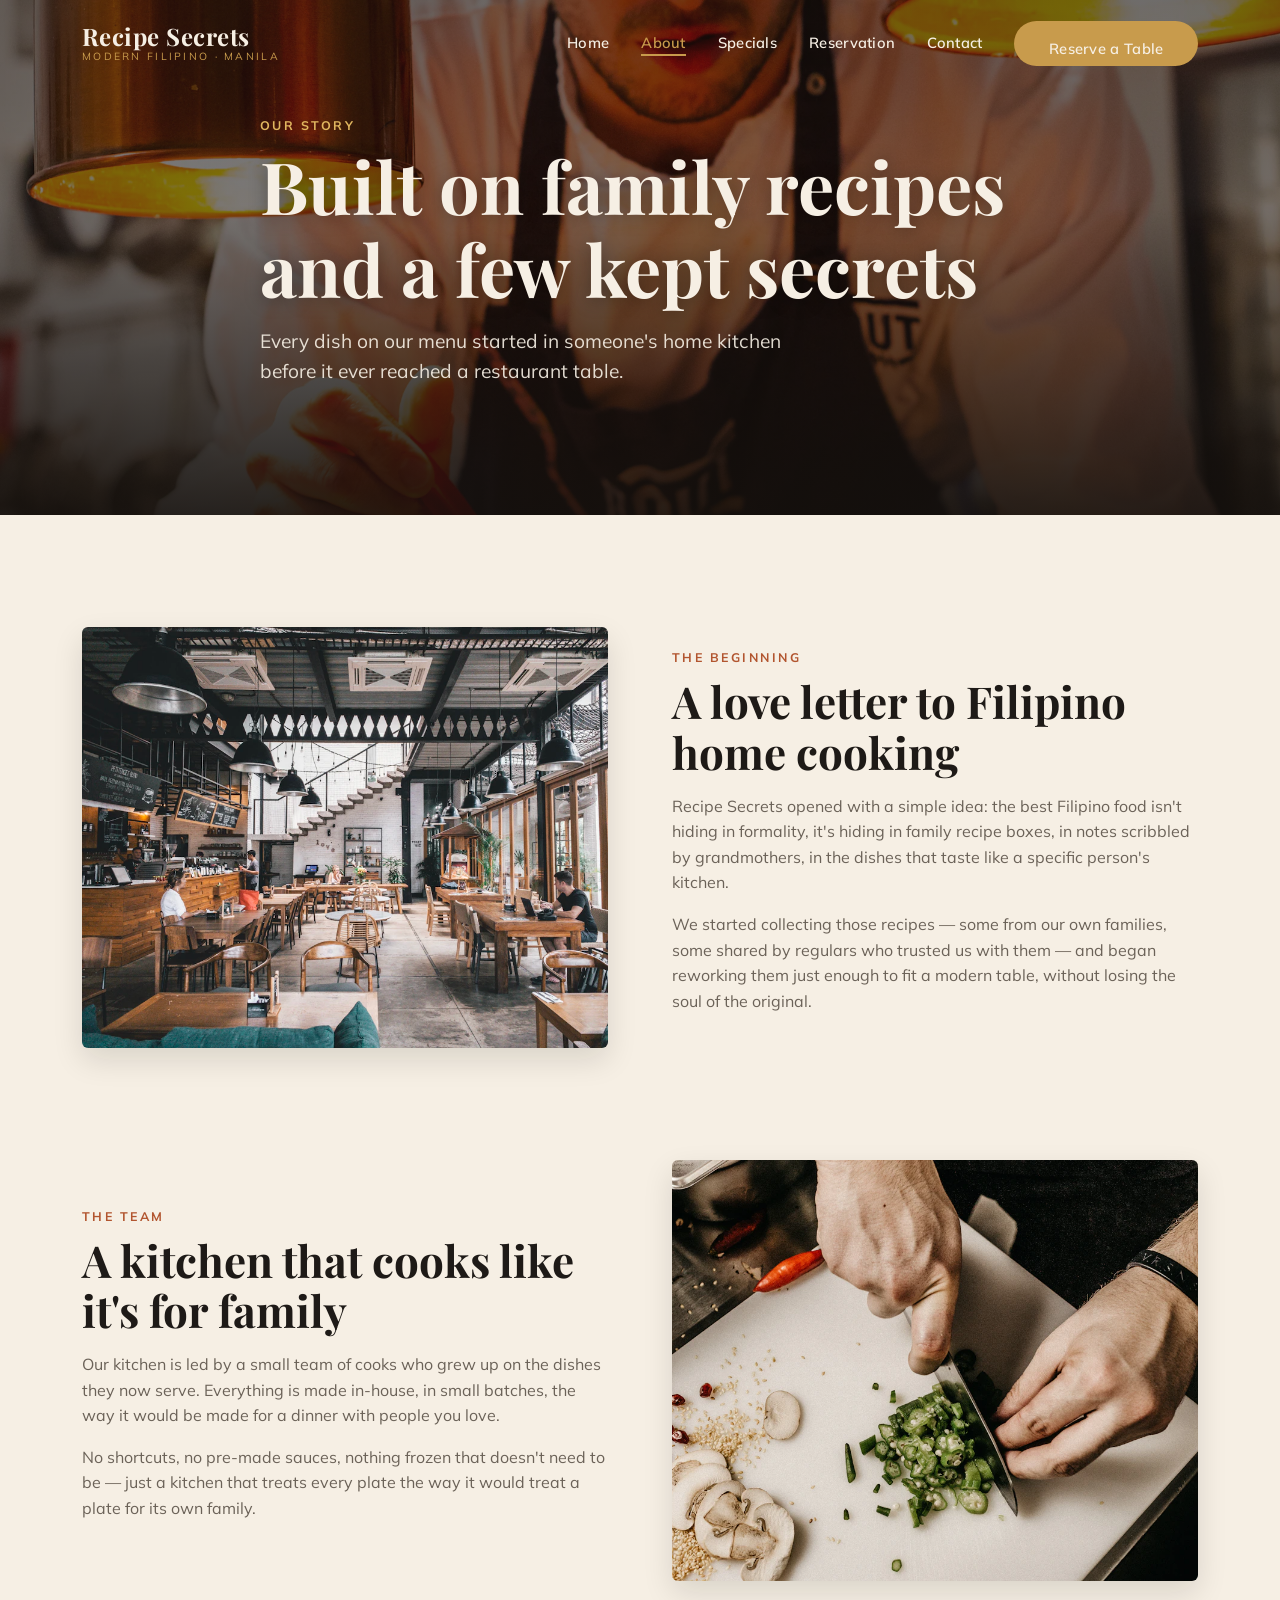
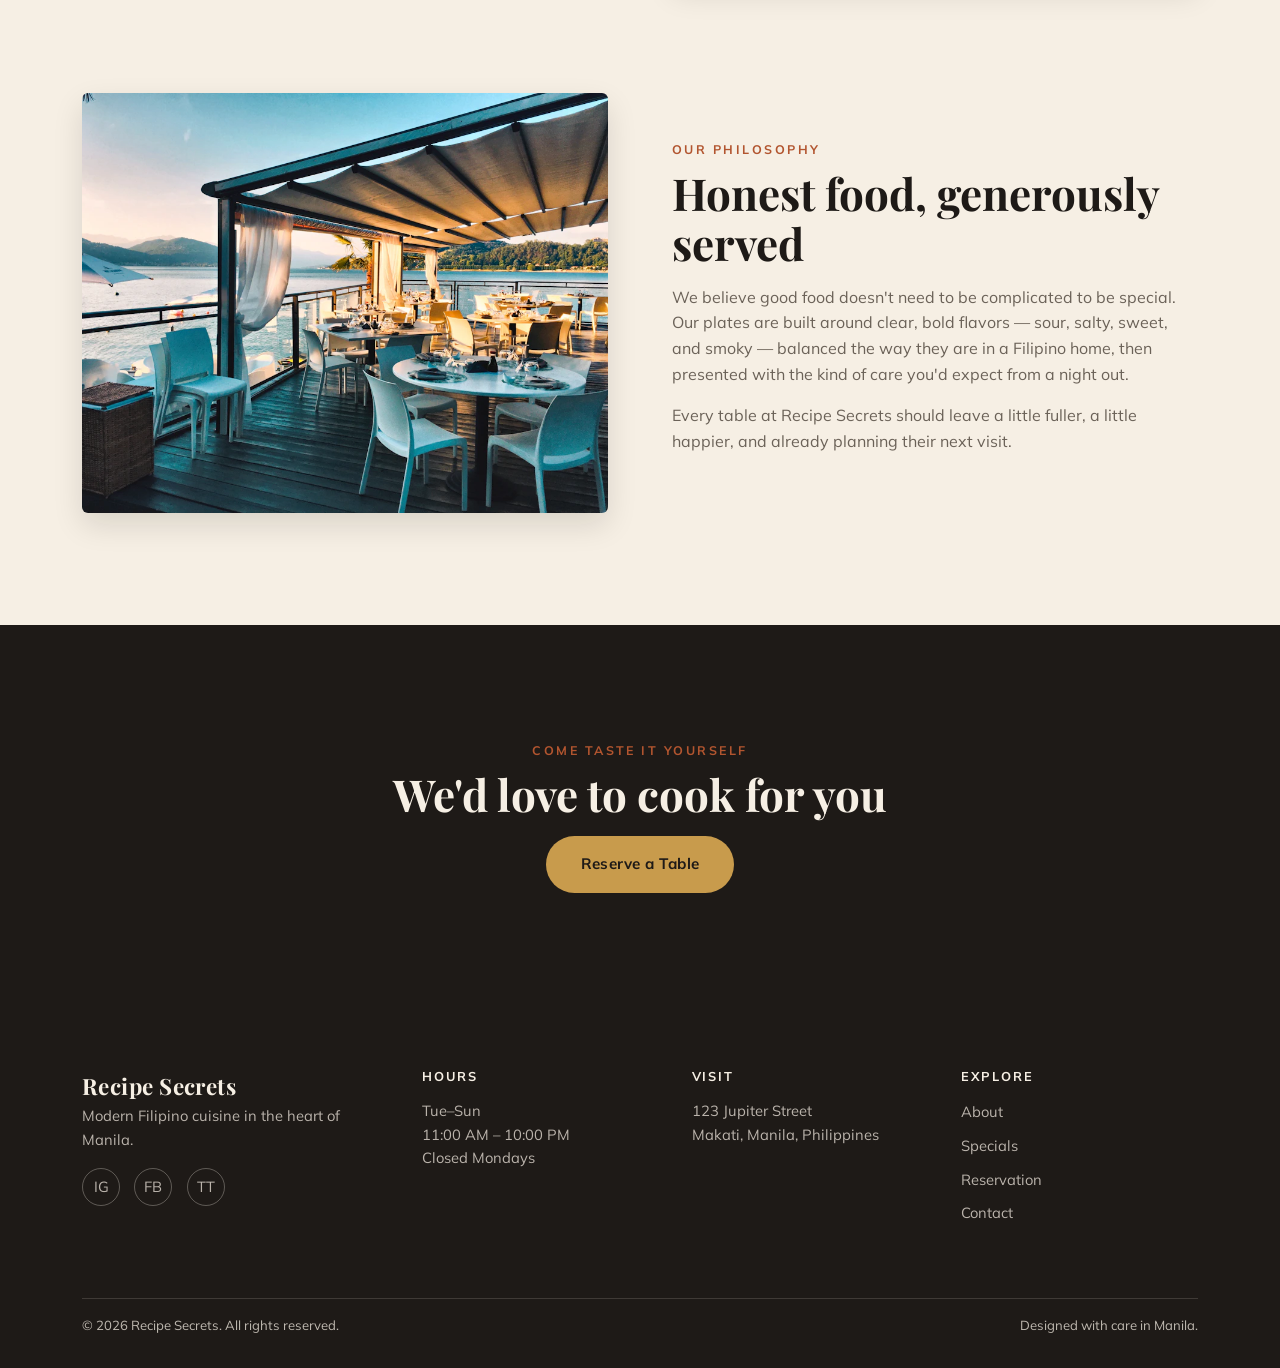
==== about.html @ eae721b2 "Build Recipe Secrets restaurant website 5-page static marketing site (Home, About, Specials, Reserva" ====
<!DOCTYPE html>
<html lang="en">
<head>
<meta charset="UTF-8">
<meta name="viewport" content="width=device-width, initial-scale=1.0">
<title>About | Recipe Secrets</title>
<meta name="description" content="The story behind Recipe Secrets: a modern Filipino restaurant in Manila built on family recipes, a close-knit kitchen team, and a philosophy of honest, generous food.">
<meta property="og:title" content="About | Recipe Secrets">
<meta property="og:description" content="The story, the team, and the philosophy behind Recipe Secrets in Manila.">
<meta property="og:type" content="website">
<meta property="og:image" content="images/hero-about.webp">
<link rel="icon" href="data:image/svg+xml,<svg xmlns=%22http://www.w3.org/2000/svg%22 viewBox=%220 0 100 100%22><text y=%22.9em%22 font-size=%2290%22>🍽️</text></svg>">
<link rel="preconnect" href="https://fonts.googleapis.com">
<link rel="preconnect" href="https://fonts.gstatic.com" crossorigin>
<link href="https://fonts.googleapis.com/css2?family=Playfair+Display:wght@600;700&family=Mulish:wght@400;600;700&display=swap" rel="stylesheet">
<link rel="stylesheet" href="css/style.css">
</head>
<body>
<a class="skip-link" href="#main">Skip to content</a>

<header class="site-header">
  <div class="container">
    <a class="brand" href="index.html">
      <span class="brand-name">Recipe Secrets</span>
      <span class="brand-tag">Modern Filipino · Manila</span>
    </a>
    <nav class="main-nav" aria-label="Primary">
      <ul>
        <li><a href="index.html">Home</a></li>
        <li><a href="about.html" aria-current="page">About</a></li>
        <li><a href="specials.html">Specials</a></li>
        <li><a href="reservation.html">Reservation</a></li>
        <li><a href="contact.html">Contact</a></li>
      </ul>
      <a class="btn btn-primary" href="reservation.html">Reserve a Table</a>
    </nav>
    <button class="nav-toggle" aria-label="Toggle navigation menu" aria-expanded="false">
      <span></span><span></span><span></span>
    </button>
  </div>
</header>

<main id="main">

  <section class="hero hero-page">
    <img src="images/hero-about.webp" alt="Chef carefully plating a dish under warm copper pendant lights" width="1920" height="1080" fetchpriority="high">
    <div class="container">
      <div class="hero-content">
        <span class="eyebrow">Our Story</span>
        <h1>Built on family recipes and a few kept secrets</h1>
        <p class="lead">Every dish on our menu started in someone's home kitchen before it ever reached a restaurant table.</p>
      </div>
    </div>
  </section>

  <section>
    <div class="container">

      <div class="split reveal">
        <div class="split-media">
          <img src="images/about-kitchen.webp" alt="Industrial-style restaurant interior with warm lighting" loading="lazy" decoding="async" width="900" height="700">
        </div>
        <div>
          <span class="eyebrow">The Beginning</span>
          <h2>A love letter to Filipino home cooking</h2>
          <!-- TODO: replace with the restaurant's real founding story -->
          <p>Recipe Secrets opened with a simple idea: the best Filipino food isn't hiding in formality, it's hiding in family recipe boxes, in notes scribbled by grandmothers, in the dishes that taste like a specific person's kitchen.</p>
          <p>We started collecting those recipes — some from our own families, some shared by regulars who trusted us with them — and began reworking them just enough to fit a modern table, without losing the soul of the original.</p>
        </div>
      </div>

      <div class="split reverse reveal">
        <div class="split-media">
          <img src="images/about-chef.webp" alt="Close-up of hands finely chopping fresh herbs and vegetables" loading="lazy" decoding="async" width="900" height="700">
        </div>
        <div>
          <span class="eyebrow">The Team</span>
          <h2>A kitchen that cooks like it's for family</h2>
          <!-- TODO: replace with real chef/team bios -->
          <p>Our kitchen is led by a small team of cooks who grew up on the dishes they now serve. Everything is made in-house, in small batches, the way it would be made for a dinner with people you love.</p>
          <p>No shortcuts, no pre-made sauces, nothing frozen that doesn't need to be — just a kitchen that treats every plate the way it would treat a plate for its own family.</p>
        </div>
      </div>

      <div class="split reveal">
        <div class="split-media">
          <img src="images/about-dining.webp" alt="Open-air restaurant terrace overlooking the water at dusk" loading="lazy" decoding="async" width="900" height="700">
        </div>
        <div>
          <span class="eyebrow">Our Philosophy</span>
          <h2>Honest food, generously served</h2>
          <p>We believe good food doesn't need to be complicated to be special. Our plates are built around clear, bold flavors — sour, salty, sweet, and smoky — balanced the way they are in a Filipino home, then presented with the kind of care you'd expect from a night out.</p>
          <p>Every table at Recipe Secrets should leave a little fuller, a little happier, and already planning their next visit.</p>
        </div>
      </div>

    </div>
  </section>

  <section class="section-dark">
    <div class="container text-center">
      <div class="narrow reveal">
        <span class="eyebrow">Come Taste It Yourself</span>
        <h2>We'd love to cook for you</h2>
        <a class="btn btn-primary" href="reservation.html">Reserve a Table</a>
      </div>
    </div>
  </section>

</main>

<footer class="site-footer">
  <div class="container">
    <div class="footer-grid">
      <div class="footer-brand">
        <span class="brand-name">Recipe Secrets</span>
        <p>Modern Filipino cuisine in the heart of Manila.</p>
        <div class="social-row">
          <!-- TODO: link real social profiles -->
          <a href="#" aria-label="Instagram">IG</a>
          <a href="#" aria-label="Facebook">FB</a>
          <a href="#" aria-label="TikTok">TT</a>
        </div>
      </div>
      <div>
        <h4>Hours</h4>
        <!-- TODO: confirm real operating hours -->
        <p>Tue–Sun<br>11:00 AM – 10:00 PM<br>Closed Mondays</p>
      </div>
      <div>
        <h4>Visit</h4>
        <!-- TODO: confirm real address -->
        <p>123 Jupiter Street<br>Makati, Manila, Philippines</p>
      </div>
      <div>
        <h4>Explore</h4>
        <ul>
          <li><a href="about.html">About</a></li>
          <li><a href="specials.html">Specials</a></li>
          <li><a href="reservation.html">Reservation</a></li>
          <li><a href="contact.html">Contact</a></li>
        </ul>
      </div>
    </div>
    <div class="footer-bottom">
      <span>© 2026 Recipe Secrets. All rights reserved.</span>
      <span>Designed with care in Manila.</span>
    </div>
  </div>
</footer>

<script src="js/main.js"></script>
</body>
</html>
---- css/style.css ----
/* ===== Design tokens ===== */
:root {
  --color-charcoal: #1e1a17;
  --color-charcoal-soft: #2a2420;
  --color-cream: #f6efe4;
  --color-cream-soft: #ece2d0;
  --color-gold: #c89b4c;
  --color-gold-bright: #e0b65f;
  --color-terracotta: #b2552f;
  --color-text: #2a2420;
  --color-text-muted: #6b6258;
  --color-border: rgba(30, 26, 23, 0.12);

  --font-display: "Playfair Display", "Georgia", serif;
  --font-body: "Mulish", "Helvetica Neue", Arial, sans-serif;

  --space-xs: 0.5rem;
  --space-sm: 1rem;
  --space-md: 2rem;
  --space-lg: 4rem;
  --space-xl: 7rem;

  --radius: 6px;
  --shadow-card: 0 12px 30px rgba(20, 15, 10, 0.12);
  --transition: 0.35s cubic-bezier(0.4, 0, 0.2, 1);
}

/* ===== Reset ===== */
*, *::before, *::after { box-sizing: border-box; }
html { scroll-behavior: smooth; }
body {
  margin: 0;
  font-family: var(--font-body);
  color: var(--color-text);
  background: var(--color-cream);
  line-height: 1.6;
  -webkit-font-smoothing: antialiased;
}
img { max-width: 100%; display: block; }
a { color: inherit; text-decoration: none; }
ul { list-style: none; margin: 0; padding: 0; }
h1, h2, h3, h4 { font-family: var(--font-display); font-weight: 700; line-height: 1.15; margin: 0 0 var(--space-sm); color: var(--color-charcoal); }
h1 { font-size: clamp(2.6rem, 6vw, 4.5rem); }
h2 { font-size: clamp(2rem, 4vw, 2.75rem); }
h3 { font-size: clamp(1.3rem, 2.5vw, 1.6rem); }
p { margin: 0 0 var(--space-sm); color: var(--color-text-muted); }
.container { max-width: 1180px; margin: 0 auto; padding: 0 var(--space-md); }
section { padding: var(--space-xl) 0; }
.eyebrow {
  display: inline-block;
  font-family: var(--font-body);
  font-weight: 700;
  letter-spacing: 0.2em;
  text-transform: uppercase;
  font-size: 0.78rem;
  color: var(--color-terracotta);
  margin-bottom: var(--space-xs);
}
.section-head { max-width: 640px; margin: 0 auto var(--space-lg); text-align: center; }
.section-head p { font-size: 1.1rem; }

@media (prefers-reduced-motion: reduce) {
  html { scroll-behavior: auto; }
  *, *::before, *::after { animation-duration: 0.001ms !important; animation-iteration-count: 1 !important; transition-duration: 0.001ms !important; scroll-behavior: auto !important; }
}

/* ===== Buttons ===== */
.btn {
  display: inline-flex;
  align-items: center;
  gap: 0.5rem;
  padding: 0.95rem 2.1rem;
  border-radius: 999px;
  font-weight: 700;
  font-size: 0.95rem;
  letter-spacing: 0.03em;
  border: 1px solid transparent;
  cursor: pointer;
  transition: background var(--transition), color var(--transition), border-color var(--transition), transform var(--transition);
}
.btn-primary { background: var(--color-gold); color: var(--color-charcoal); }
.btn-primary:hover { background: var(--color-gold-bright); transform: translateY(-2px); }
.btn-outline { background: transparent; color: var(--color-cream); border-color: rgba(246, 239, 228, 0.6); }
.btn-outline:hover { background: rgba(246, 239, 228, 0.12); border-color: var(--color-cream); }
.btn-dark { background: var(--color-charcoal); color: var(--color-cream); }
.btn-dark:hover { background: var(--color-charcoal-soft); transform: translateY(-2px); }

/* ===== Header ===== */
.site-header {
  position: fixed;
  top: 0; left: 0; right: 0;
  z-index: 100;
  padding: 1.3rem 0;
  background: transparent;
  transition: background var(--transition), padding var(--transition), box-shadow var(--transition);
}
.site-header.is-scrolled {
  background: rgba(30, 26, 23, 0.94);
  backdrop-filter: blur(8px);
  padding: 0.85rem 0;
  box-shadow: 0 8px 24px rgba(0,0,0,0.25);
}
.site-header .container { display: flex; align-items: center; justify-content: space-between; }
.brand { display: flex; flex-direction: column; line-height: 1; }
.brand-name { font-family: var(--font-display); font-weight: 700; font-size: 1.5rem; color: var(--color-cream); letter-spacing: 0.02em; }
.brand-tag { font-size: 0.65rem; letter-spacing: 0.22em; text-transform: uppercase; color: var(--color-gold); margin-top: 0.25rem; }

.main-nav { display: flex; align-items: center; gap: var(--space-md); }
.main-nav ul { display: flex; gap: 2rem; }
.main-nav a {
  color: var(--color-cream);
  font-weight: 600;
  font-size: 0.92rem;
  letter-spacing: 0.02em;
  position: relative;
  padding-bottom: 4px;
}
.main-nav a::after {
  content: "";
  position: absolute;
  left: 0; bottom: 0;
  width: 0; height: 2px;
  background: var(--color-gold);
  transition: width var(--transition);
}
.main-nav a:hover::after { width: 100%; }
.main-nav a[aria-current="page"] { color: var(--color-gold); }
.main-nav a[aria-current="page"]::after { width: 100%; }

.nav-toggle {
  display: none;
  flex-direction: column;
  gap: 5px;
  background: none;
  border: none;
  cursor: pointer;
  padding: 8px;
  z-index: 110;
}
.nav-toggle span { width: 24px; height: 2px; background: var(--color-cream); transition: transform var(--transition), opacity var(--transition); }
.nav-toggle[aria-expanded="true"] span:nth-child(1) { transform: translateY(7px) rotate(45deg); }
.nav-toggle[aria-expanded="true"] span:nth-child(2) { opacity: 0; }
.nav-toggle[aria-expanded="true"] span:nth-child(3) { transform: translateY(-7px) rotate(-45deg); }

@media (max-width: 860px) {
  .nav-toggle { display: flex; }
  .main-nav {
    position: fixed;
    inset: 0 0 0 30%;
    background: var(--color-charcoal);
    flex-direction: column;
    align-items: flex-start;
    justify-content: center;
    padding: var(--space-xl) var(--space-md);
    transform: translateX(100%);
    transition: transform var(--transition);
  }
  .main-nav.is-open { transform: translateX(0); }
  .main-nav ul { flex-direction: column; gap: 1.75rem; }
  .main-nav a { font-size: 1.3rem; }
  .main-nav .btn { margin-top: var(--space-md); }
}

/* ===== Hero ===== */
.hero {
  position: relative;
  min-height: 92vh;
  display: flex;
  align-items: center;
  color: var(--color-cream);
  overflow: hidden;
}
.hero-page { min-height: 56vh; }
.hero img {
  position: absolute; inset: 0;
  width: 100%; height: 100%;
  object-fit: cover;
  z-index: 0;
}
.hero::before {
  content: "";
  position: absolute; inset: 0;
  background: linear-gradient(180deg, rgba(20,16,13,0.6) 0%, rgba(20,16,13,0.55) 40%, rgba(20,16,13,0.92) 100%);
  z-index: 1;
}
.hero-content { position: relative; z-index: 2; max-width: 760px; }
.hero-content h1 { color: var(--color-cream); text-shadow: 0 2px 18px rgba(0,0,0,0.35); }
.hero-content .eyebrow { color: var(--color-gold-bright); }
.hero-content p.lead { font-size: 1.2rem; color: rgba(246,239,228,0.9); max-width: 560px; }
.hero-actions { display: flex; gap: 1rem; flex-wrap: wrap; margin-top: var(--space-md); }
.hero-meta {
  position: relative; z-index: 2;
  margin-top: var(--space-lg);
  display: flex; gap: var(--space-lg); flex-wrap: wrap;
  border-top: 1px solid rgba(246,239,228,0.25);
  padding-top: var(--space-sm);
}
.hero-meta div { min-width: 160px; }
.hero-meta h4 { color: var(--color-gold-bright); font-size: 0.75rem; letter-spacing: 0.15em; text-transform: uppercase; margin-bottom: 0.3rem; font-family: var(--font-body); }
.hero-meta p { color: var(--color-cream); margin: 0; font-size: 0.95rem; }

/* ===== Reveal animation ===== */
.reveal { opacity: 0; transform: translateY(28px); transition: opacity 0.8s ease, transform 0.8s ease; }
.reveal.is-visible { opacity: 1; transform: translateY(0); }
.reveal-delay-1.is-visible { transition-delay: 0.1s; }
.reveal-delay-2.is-visible { transition-delay: 0.2s; }
.reveal-delay-3.is-visible { transition-delay: 0.3s; }

/* ===== Cards & grids ===== */
.card-grid { display: grid; grid-template-columns: repeat(3, 1fr); gap: var(--space-md); }
.card {
  background: #fff;
  border-radius: var(--radius);
  overflow: hidden;
  box-shadow: var(--shadow-card);
  transition: transform var(--transition), box-shadow var(--transition);
}
.card:hover { transform: translateY(-6px); box-shadow: 0 20px 40px rgba(20,15,10,0.18); }
.card-media { position: relative; aspect-ratio: 4 / 3; overflow: hidden; }
.card-media img { width: 100%; height: 100%; object-fit: cover; transition: transform 0.6s ease; }
.card:hover .card-media img { transform: scale(1.08); }
.card-body { padding: var(--space-sm) var(--space-md) var(--space-md); }
.card-body .price { color: var(--color-terracotta); font-weight: 700; font-family: var(--font-display); font-size: 1.15rem; }
.card-body h3 { margin-bottom: 0.4rem; }
.card-body p { margin-bottom: 0.6rem; }

@media (max-width: 920px) {
  .card-grid { grid-template-columns: repeat(2, 1fr); }
}
@media (max-width: 600px) {
  .card-grid { grid-template-columns: 1fr; }
}

/* ===== Gallery ===== */
.gallery-grid {
  display: grid;
  grid-template-columns: repeat(3, 1fr);
  gap: var(--space-xs);
}
.gallery-item { position: relative; aspect-ratio: 1 / 1; overflow: hidden; border-radius: var(--radius); }
.gallery-item img { width: 100%; height: 100%; object-fit: cover; transition: transform 0.6s ease; }
.gallery-item:hover img { transform: scale(1.1); }
@media (max-width: 760px) {
  .gallery-grid { grid-template-columns: repeat(2, 1fr); }
}

/* ===== Alternating split sections (About) ===== */
.split {
  display: grid;
  grid-template-columns: 1fr 1fr;
  gap: var(--space-lg);
  align-items: center;
}
.split.reverse .split-media { order: 2; }
.split-media img { border-radius: var(--radius); box-shadow: var(--shadow-card); aspect-ratio: 4/3.2; object-fit: cover; width: 100%; height: auto; }
.split + .split { margin-top: var(--space-xl); }
@media (max-width: 820px) {
  .split, .split.reverse .split-media { grid-template-columns: 1fr; order: initial; }
  .split { grid-template-columns: 1fr; }
}

/* ===== Section variants ===== */
.section-dark { background: var(--color-charcoal); color: var(--color-cream); }
.section-dark h2, .section-dark h3 { color: var(--color-cream); }
.section-dark p { color: rgba(246,239,228,0.72); }
.section-soft { background: var(--color-cream-soft); }

/* ===== Specials preview strip ===== */
.specials-preview-cta { text-align: center; margin-top: var(--space-lg); }

/* ===== Forms ===== */
.form-layout { display: grid; grid-template-columns: 1.1fr 0.9fr; gap: var(--space-lg); align-items: start; }
.form-layout .form-media { position: sticky; top: 7rem; }
.form-layout .form-media img { border-radius: var(--radius); box-shadow: var(--shadow-card); aspect-ratio: 4/5; object-fit: cover; width: 100%; height: auto; }
@media (max-width: 920px) {
  .form-layout { grid-template-columns: 1fr; }
  .form-layout .form-media { position: static; order: -1; }
  .form-layout .form-media img { aspect-ratio: 16/9; }
}

form { background: #fff; padding: var(--space-md); border-radius: var(--radius); box-shadow: var(--shadow-card); }
.form-row { display: grid; grid-template-columns: 1fr 1fr; gap: var(--space-sm); }
@media (max-width: 560px) { .form-row { grid-template-columns: 1fr; } }
.field { margin-bottom: var(--space-sm); }
.field label { display: block; font-weight: 700; font-size: 0.88rem; margin-bottom: 0.4rem; color: var(--color-charcoal); }
.field .hint { font-size: 0.78rem; color: var(--color-text-muted); margin-top: 0.3rem; }
.field input, .field select, .field textarea {
  width: 100%;
  padding: 0.75rem 0.9rem;
  border: 1px solid var(--color-border);
  border-radius: 4px;
  font-family: var(--font-body);
  font-size: 0.98rem;
  background: var(--color-cream);
  color: var(--color-text);
  transition: border-color var(--transition), box-shadow var(--transition);
}
.field input:focus, .field select:focus, .field textarea:focus {
  outline: none;
  border-color: var(--color-gold);
  box-shadow: 0 0 0 3px rgba(200, 155, 76, 0.25);
}
.field textarea { resize: vertical; min-height: 110px; }
.field.has-error input, .field.has-error select, .field.has-error textarea { border-color: #b23b3b; }
.field .error-msg { display: none; color: #b23b3b; font-size: 0.82rem; margin-top: 0.3rem; }
.field.has-error .error-msg { display: block; }
.form-status {
  margin-top: var(--space-sm);
  padding: 0.9rem 1.1rem;
  border-radius: 4px;
  font-size: 0.92rem;
  display: none;
}
.form-status.is-visible { display: block; }
.form-status.success { background: #e4f3e4; color: #296b29; }
.form-status.error { background: #fbe6e6; color: #8a2d2d; }

/* ===== Info blocks (contact) ===== */
.info-grid { display: grid; grid-template-columns: repeat(4, 1fr); gap: var(--space-md); margin-bottom: var(--space-lg); }
.info-card { background: #fff; padding: var(--space-md); border-radius: var(--radius); box-shadow: var(--shadow-card); text-align: center; }
.info-card h4 { font-size: 0.75rem; letter-spacing: 0.15em; text-transform: uppercase; color: var(--color-terracotta); margin-bottom: 0.5rem; font-family: var(--font-body); font-weight: 700; }
@media (max-width: 920px) { .info-grid { grid-template-columns: repeat(2, 1fr); } }
@media (max-width: 560px) { .info-grid { grid-template-columns: 1fr; } }

.map-wrap { border-radius: var(--radius); overflow: hidden; box-shadow: var(--shadow-card); margin-bottom: var(--space-xl); }
.map-wrap iframe { width: 100%; height: 400px; border: 0; display: block; }

/* ===== Footer ===== */
.site-footer { background: var(--color-charcoal); color: rgba(246,239,228,0.75); padding: var(--space-lg) 0 var(--space-md); }
.footer-grid { display: grid; grid-template-columns: 1.3fr 1fr 1fr 1fr; gap: var(--space-md); margin-bottom: var(--space-lg); }
.footer-grid h4 { color: var(--color-cream); font-size: 0.8rem; letter-spacing: 0.14em; text-transform: uppercase; margin-bottom: var(--space-sm); font-family: var(--font-body); font-weight: 700; }
.footer-grid p, .footer-grid a { color: rgba(246,239,228,0.72); font-size: 0.92rem; }
.footer-grid li { margin-bottom: 0.5rem; }
.footer-grid a:hover { color: var(--color-gold); }
.footer-brand .brand-name { color: var(--color-cream); font-size: 1.4rem; }
.social-row { display: flex; gap: 0.9rem; margin-top: var(--space-sm); }
.social-row a {
  width: 38px; height: 38px;
  display: flex; align-items: center; justify-content: center;
  border: 1px solid rgba(246,239,228,0.3);
  border-radius: 50%;
  transition: border-color var(--transition), background var(--transition);
}
.social-row a:hover { border-color: var(--color-gold); background: rgba(200,155,76,0.12); }
.footer-bottom { border-top: 1px solid rgba(246,239,228,0.15); padding-top: var(--space-sm); display: flex; justify-content: space-between; flex-wrap: wrap; gap: 0.5rem; font-size: 0.82rem; }
@media (max-width: 820px) {
  .footer-grid { grid-template-columns: 1fr 1fr; }
}
@media (max-width: 500px) {
  .footer-grid { grid-template-columns: 1fr; }
}

/* ===== Misc page helpers ===== */
.narrow { max-width: 820px; margin: 0 auto; }
.text-center { text-align: center; }
.skip-link {
  position: absolute; left: -999px; top: 0;
  background: var(--color-gold); color: var(--color-charcoal);
  padding: 0.75rem 1.25rem; z-index: 1000; font-weight: 700;
}
.skip-link:focus { left: var(--space-sm); top: var(--space-sm); }
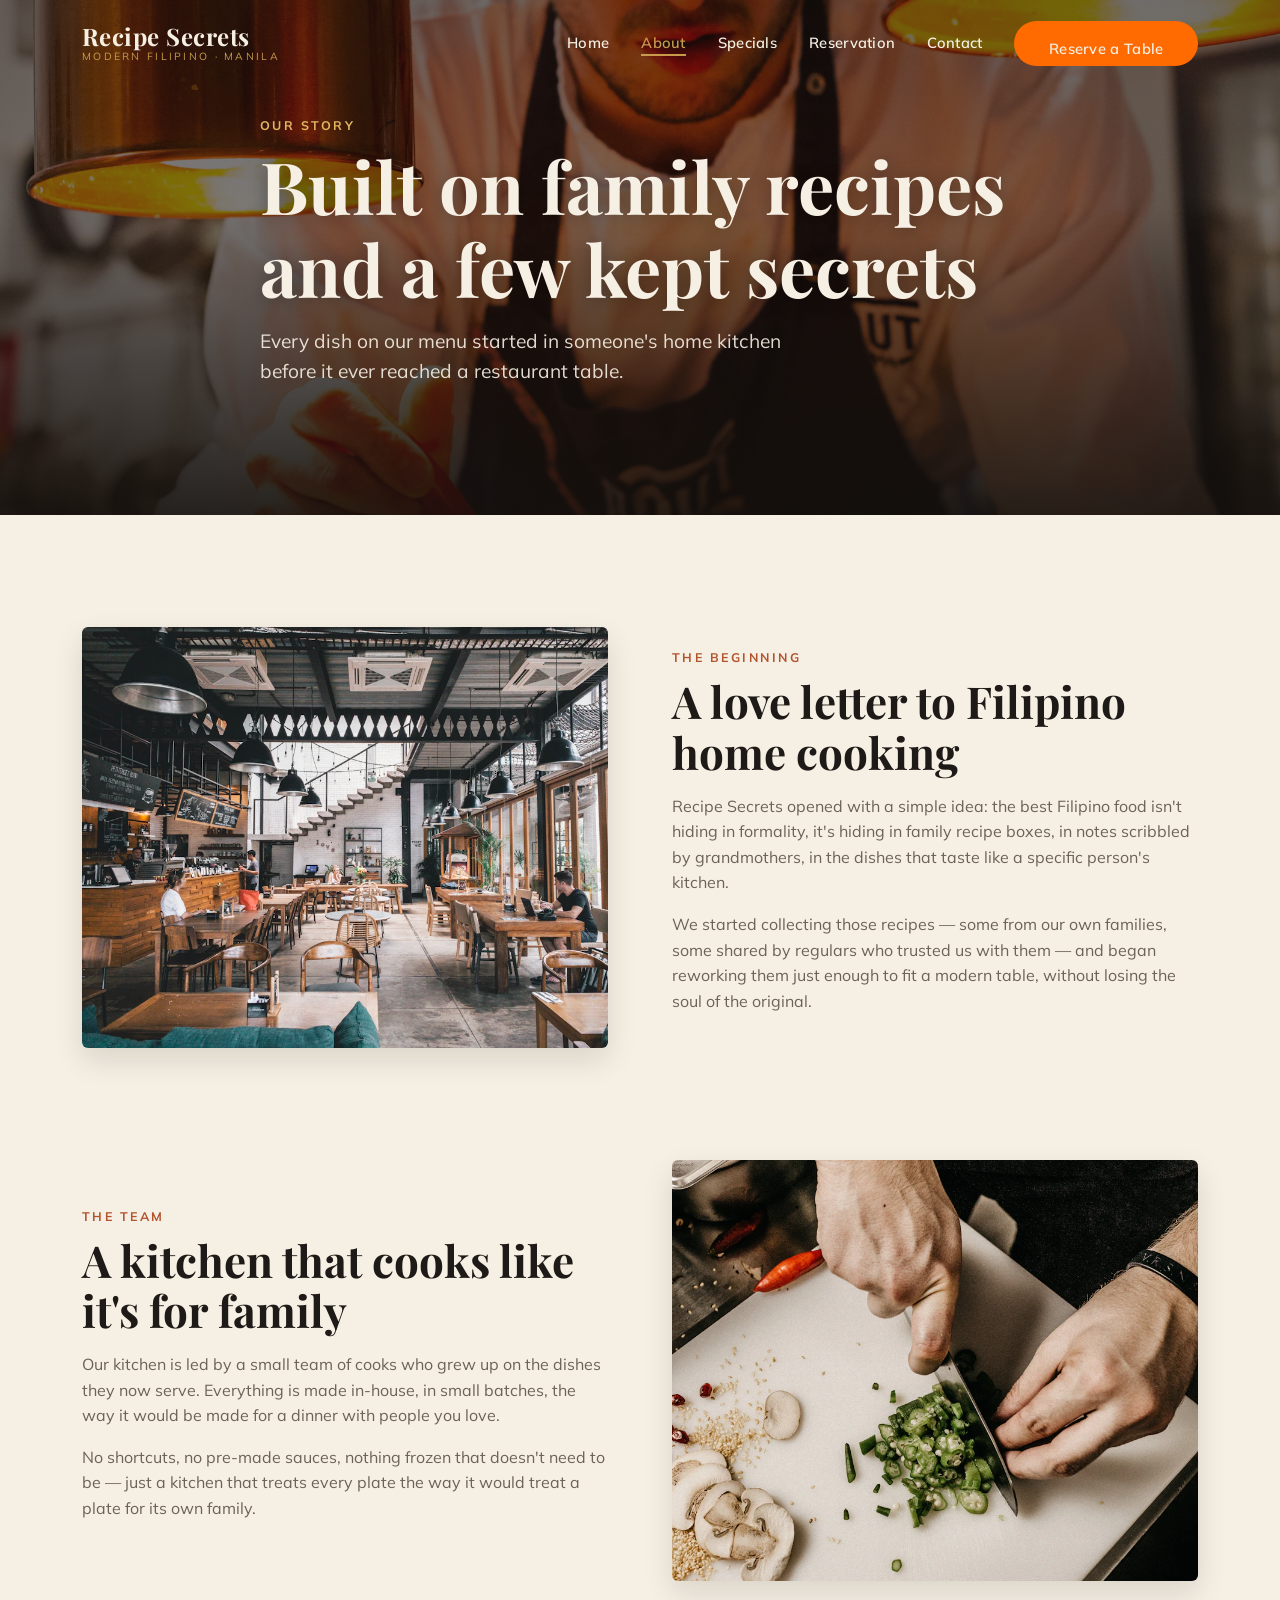
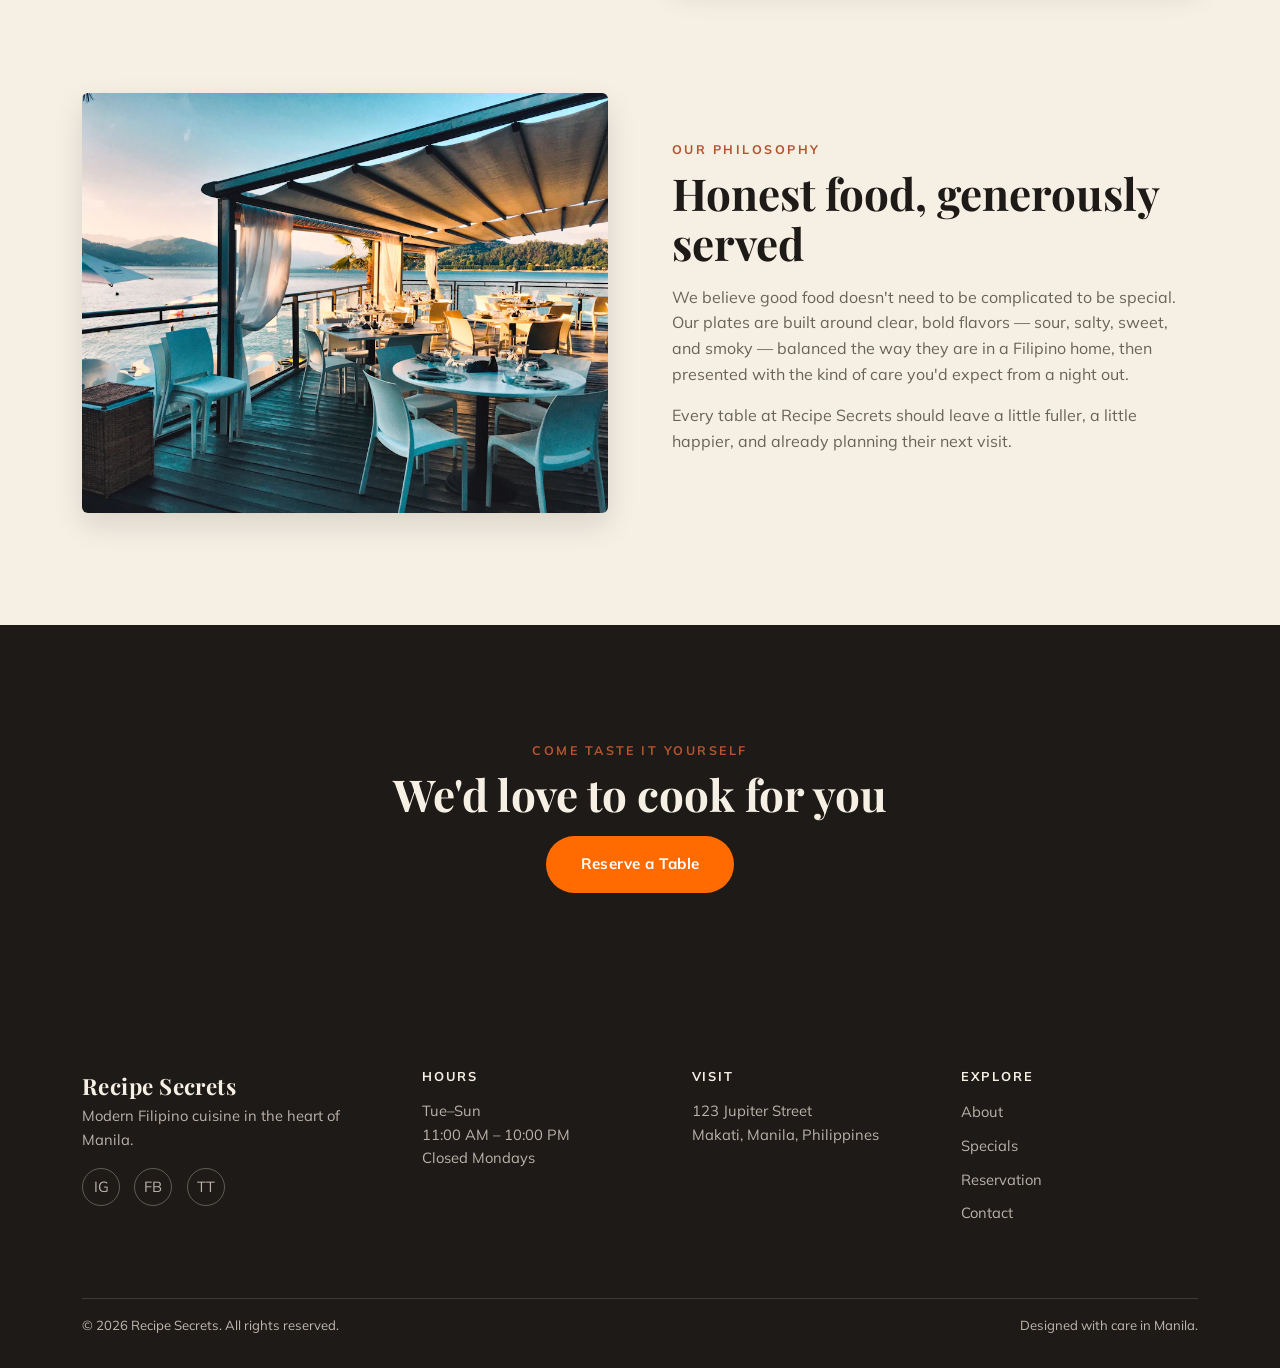
==== commit 65006e93: "Make Reserve a Table button bright orange Adds a dedicated btn-reserve style so the reservation CTA " ====
--- a/about.html
+++ b/about.html
@@ -32,7 +32,7 @@
         <li><a href="reservation.html">Reservation</a></li>
         <li><a href="contact.html">Contact</a></li>
       </ul>
-      <a class="btn btn-primary" href="reservation.html">Reserve a Table</a>
+      <a class="btn btn-reserve" href="reservation.html">Reserve a Table</a>
     </nav>
     <button class="nav-toggle" aria-label="Toggle navigation menu" aria-expanded="false">
       <span></span><span></span><span></span>
@@ -102,7 +102,7 @@
       <div class="narrow reveal">
         <span class="eyebrow">Come Taste It Yourself</span>
         <h2>We'd love to cook for you</h2>
-        <a class="btn btn-primary" href="reservation.html">Reserve a Table</a>
+        <a class="btn btn-reserve" href="reservation.html">Reserve a Table</a>
       </div>
     </div>
   </section>
--- a/css/style.css
+++ b/css/style.css
@@ -80,6 +80,8 @@
 }
 .btn-primary { background: var(--color-gold); color: var(--color-charcoal); }
 .btn-primary:hover { background: var(--color-gold-bright); transform: translateY(-2px); }
+.btn-reserve { background: #FF6B00; color: #ffffff; }
+.btn-reserve:hover { background: #ff8426; transform: translateY(-2px); }
 .btn-outline { background: transparent; color: var(--color-cream); border-color: rgba(246, 239, 228, 0.6); }
 .btn-outline:hover { background: rgba(246, 239, 228, 0.12); border-color: var(--color-cream); }
 .btn-dark { background: var(--color-charcoal); color: var(--color-cream); }
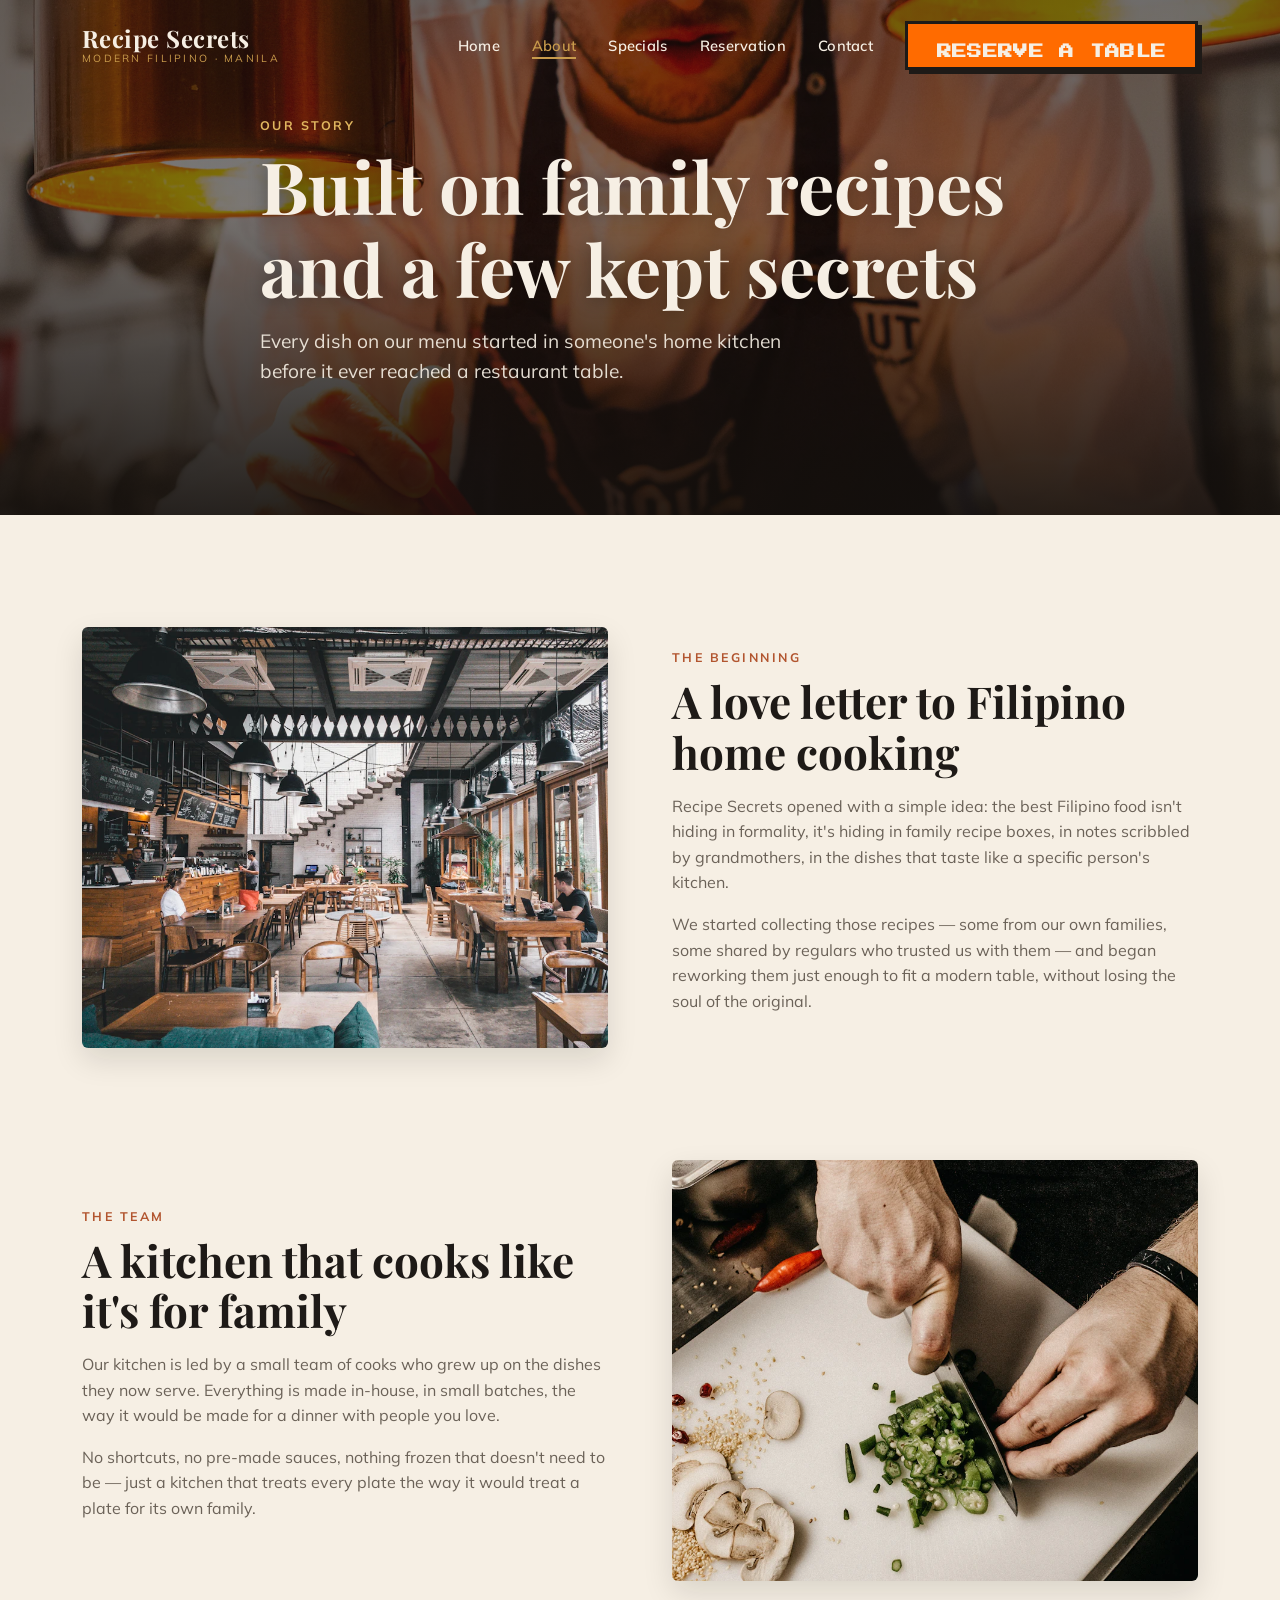
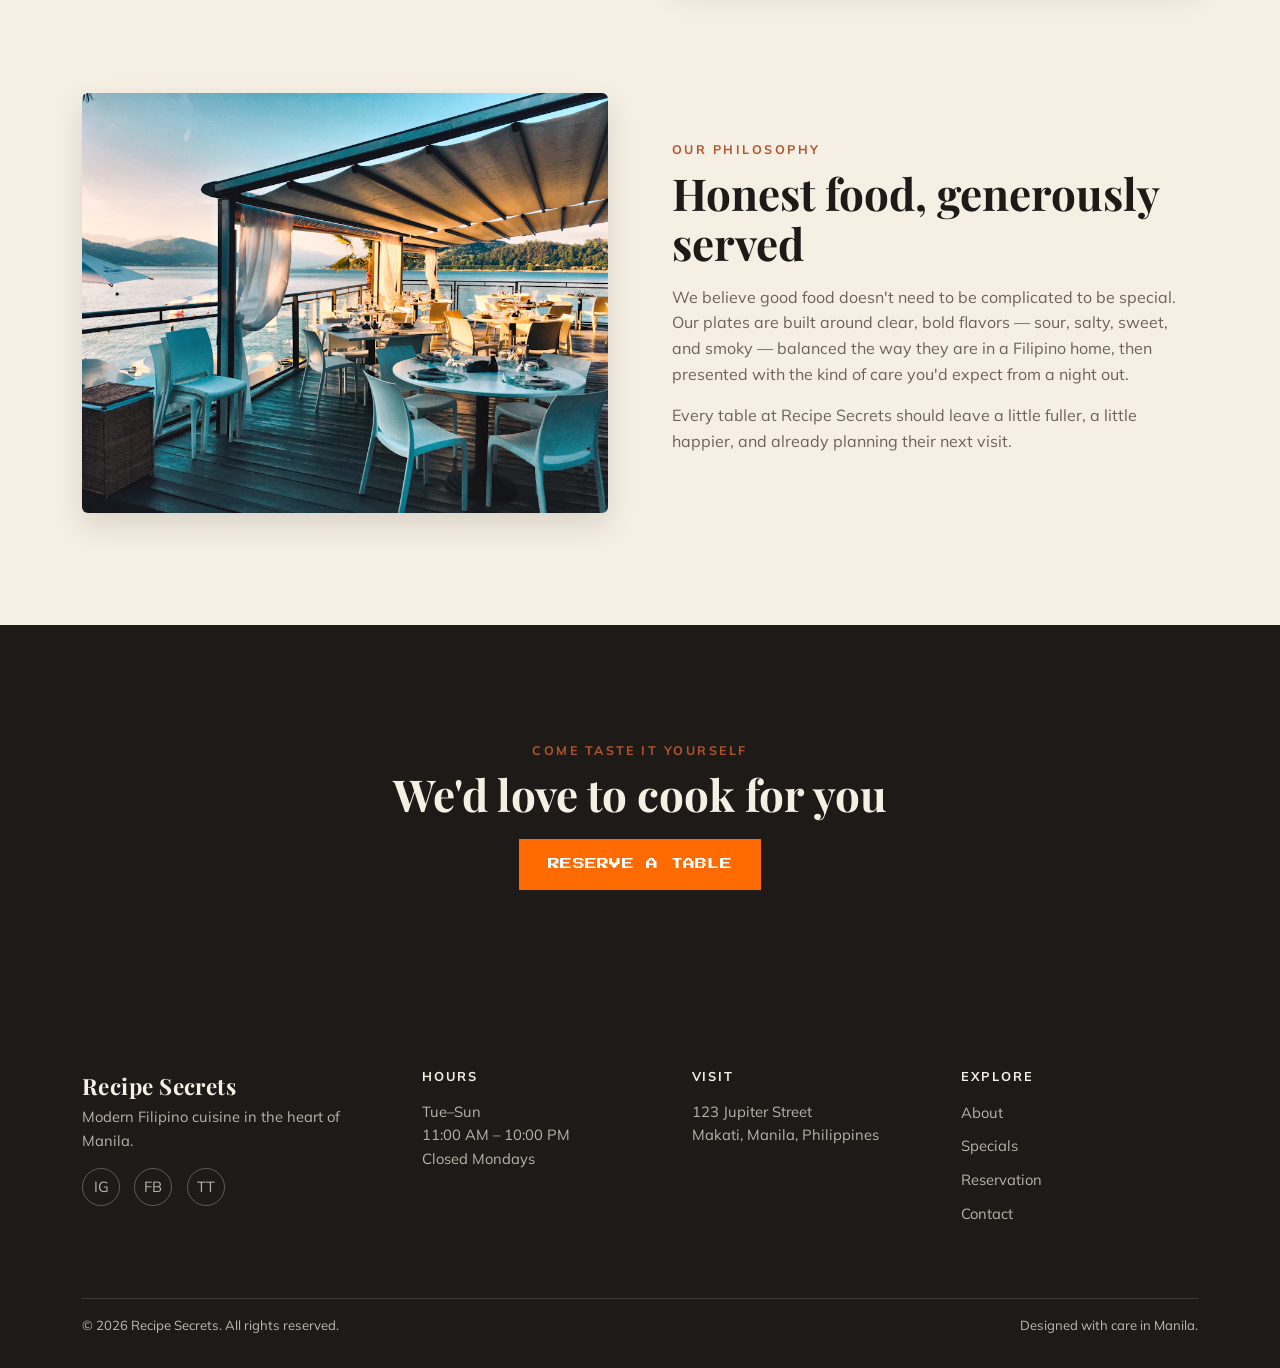
==== commit acd9da32: "Give buttons an 8-bit retro look Adds Press Start 2P pixel font and squares off button corners with " ====
--- a/about.html
+++ b/about.html
@@ -12,7 +12,7 @@
 <link rel="icon" href="data:image/svg+xml,<svg xmlns=%22http://www.w3.org/2000/svg%22 viewBox=%220 0 100 100%22><text y=%22.9em%22 font-size=%2290%22>🍽️</text></svg>">
 <link rel="preconnect" href="https://fonts.googleapis.com">
 <link rel="preconnect" href="https://fonts.gstatic.com" crossorigin>
-<link href="https://fonts.googleapis.com/css2?family=Playfair+Display:wght@600;700&family=Mulish:wght@400;600;700&display=swap" rel="stylesheet">
+<link href="https://fonts.googleapis.com/css2?family=Playfair+Display:wght@600;700&family=Mulish:wght@400;600;700&family=Press+Start+2P&display=swap" rel="stylesheet">
 <link rel="stylesheet" href="css/style.css">
 </head>
 <body>
--- a/css/style.css
+++ b/css/style.css
@@ -64,28 +64,34 @@
   *, *::before, *::after { animation-duration: 0.001ms !important; animation-iteration-count: 1 !important; transition-duration: 0.001ms !important; scroll-behavior: auto !important; }
 }
 
-/* ===== Buttons ===== */
+/* ===== Buttons (8-bit retro) ===== */
 .btn {
   display: inline-flex;
   align-items: center;
   gap: 0.5rem;
-  padding: 0.95rem 2.1rem;
-  border-radius: 999px;
-  font-weight: 700;
-  font-size: 0.95rem;
-  letter-spacing: 0.03em;
-  border: 1px solid transparent;
+  padding: 1rem 1.8rem;
+  border-radius: 0;
+  font-family: "Press Start 2P", var(--font-body);
+  font-weight: 400;
+  font-size: 0.75rem;
+  letter-spacing: 0.02em;
+  text-transform: uppercase;
+  border: 3px solid var(--color-charcoal);
+  box-shadow: 4px 4px 0 var(--color-charcoal);
   cursor: pointer;
-  transition: background var(--transition), color var(--transition), border-color var(--transition), transform var(--transition);
-}
+  image-rendering: pixelated;
+  transition: transform 0.1s steps(1), box-shadow 0.1s steps(1);
+}
+.btn:hover { transform: translate(-2px, -2px); box-shadow: 6px 6px 0 var(--color-charcoal); }
+.btn:active { transform: translate(4px, 4px); box-shadow: 0 0 0 var(--color-charcoal); }
 .btn-primary { background: var(--color-gold); color: var(--color-charcoal); }
-.btn-primary:hover { background: var(--color-gold-bright); transform: translateY(-2px); }
-.btn-reserve { background: #FF6B00; color: #ffffff; }
-.btn-reserve:hover { background: #ff8426; transform: translateY(-2px); }
-.btn-outline { background: transparent; color: var(--color-cream); border-color: rgba(246, 239, 228, 0.6); }
-.btn-outline:hover { background: rgba(246, 239, 228, 0.12); border-color: var(--color-cream); }
+.btn-primary:hover { background: var(--color-gold-bright); }
+.btn-reserve { background: #FF6B00; color: #ffffff; border-color: var(--color-charcoal); }
+.btn-reserve:hover { background: #ff8426; }
+.btn-outline { background: var(--color-charcoal); color: var(--color-cream); border-color: var(--color-cream); box-shadow: 4px 4px 0 rgba(246, 239, 228, 0.6); }
+.btn-outline:hover { background: var(--color-charcoal-soft); box-shadow: 6px 6px 0 rgba(246, 239, 228, 0.6); }
 .btn-dark { background: var(--color-charcoal); color: var(--color-cream); }
-.btn-dark:hover { background: var(--color-charcoal-soft); transform: translateY(-2px); }
+.btn-dark:hover { background: var(--color-charcoal-soft); }
 
 /* ===== Header ===== */
 .site-header {
